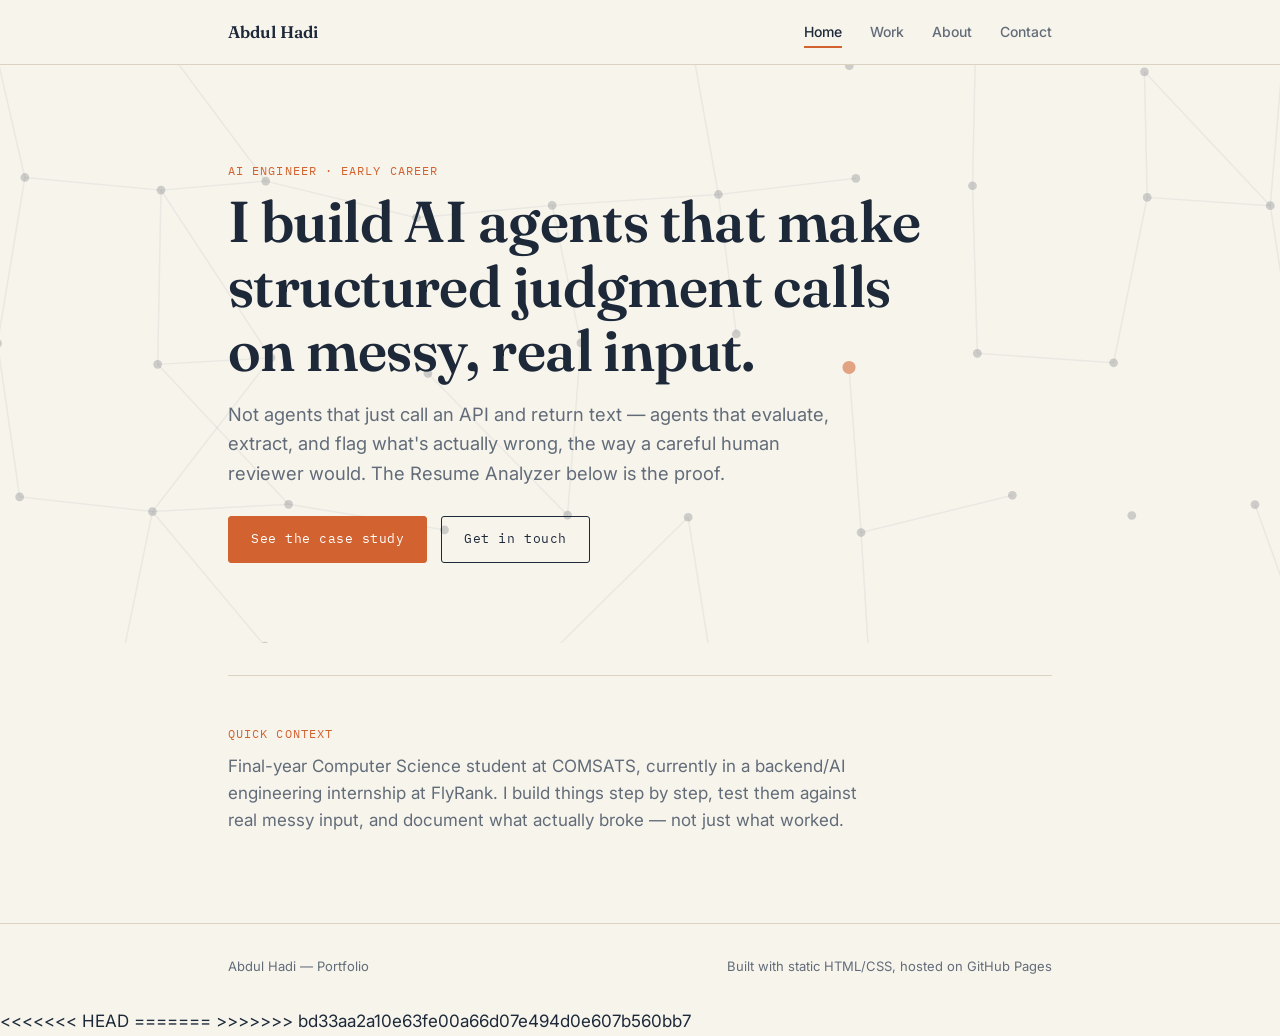
==== index.html @ 48ed65aa "Replace placeholder with real 4-page portfolio" ====
<!DOCTYPE html>
<html lang="en">

<head>
  <meta charset="UTF-8">
  <meta name="viewport" content="width=device-width, initial-scale=1.0">
  <title>Abdul Hadi — AI Engineer</title>
  <link rel="stylesheet" href="style.css">
</head>

<body>

  <nav class="site-nav">
    <div class="wrap">
      <a class="brand" href="index.html">Abdul Hadi</a>
      <ul class="navlinks">
        <li><a href="index.html" class="active">Home</a></li>
        <li><a href="work.html">Work</a></li>
        <li><a href="about.html">About</a></li>
        <li><a href="contact.html">Contact</a></li>
      </ul>
    </div>
  </nav>

  <header class="hero">
    <svg class="hero-net" viewBox="0 0 880 420" preserveAspectRatio="xMidYMid slice" xmlns="http://www.w3.org/2000/svg">
      <line x1="-6.3" y1="-12.6" x2="103.2" y2="-15.4" stroke="#1D2939" stroke-opacity="0.10" stroke-width="1" />
      <line x1="-6.3" y1="-12.6" x2="17.1" y2="88.7" stroke="#1D2939" stroke-opacity="0.10" stroke-width="1" />
      <line x1="103.2" y1="-15.4" x2="196.8" y2="-4.8" stroke="#1D2939" stroke-opacity="0.10" stroke-width="1" />
      <line x1="103.2" y1="-15.4" x2="182.7" y2="91.2" stroke="#1D2939" stroke-opacity="0.10" stroke-width="1" />
      <line x1="196.8" y1="-4.8" x2="277.4" y2="0.3" stroke="#1D2939" stroke-opacity="0.10" stroke-width="1" />
      <line x1="473.4" y1="-14.7" x2="493.9" y2="100.4" stroke="#1D2939" stroke-opacity="0.10" stroke-width="1" />
      <line x1="670.9" y1="-10.0" x2="668.6" y2="94.4" stroke="#1D2939" stroke-opacity="0.10" stroke-width="1" />
      <line x1="786.8" y1="16.1" x2="788.7" y2="102.4" stroke="#1D2939" stroke-opacity="0.10" stroke-width="1" />
      <line x1="786.8" y1="16.1" x2="873.3" y2="108.1" stroke="#1D2939" stroke-opacity="0.10" stroke-width="1" />
      <line x1="882.8" y1="-3.7" x2="873.3" y2="108.1" stroke="#1D2939" stroke-opacity="0.10" stroke-width="1" />
      <line x1="17.1" y1="88.7" x2="110.7" y2="97.4" stroke="#1D2939" stroke-opacity="0.10" stroke-width="1" />
      <line x1="17.1" y1="88.7" x2="-1.7" y2="202.8" stroke="#1D2939" stroke-opacity="0.10" stroke-width="1" />
      <line x1="110.7" y1="97.4" x2="182.7" y2="91.2" stroke="#1D2939" stroke-opacity="0.10" stroke-width="1" />
      <line x1="110.7" y1="97.4" x2="108.4" y2="217.2" stroke="#1D2939" stroke-opacity="0.10" stroke-width="1" />
      <line x1="110.7" y1="97.4" x2="186.3" y2="212.7" stroke="#1D2939" stroke-opacity="0.10" stroke-width="1" />
      <line x1="182.7" y1="91.2" x2="286.4" y2="116.4" stroke="#1D2939" stroke-opacity="0.10" stroke-width="1" />
      <line x1="286.4" y1="116.4" x2="379.6" y2="107.9" stroke="#1D2939" stroke-opacity="0.10" stroke-width="1" />
      <line x1="379.6" y1="107.9" x2="493.9" y2="100.4" stroke="#1D2939" stroke-opacity="0.10" stroke-width="1" />
      <line x1="379.6" y1="107.9" x2="399.4" y2="202.4" stroke="#1D2939" stroke-opacity="0.10" stroke-width="1" />
      <line x1="493.9" y1="100.4" x2="588.4" y2="89.3" stroke="#1D2939" stroke-opacity="0.10" stroke-width="1" />
      <line x1="493.9" y1="100.4" x2="506.2" y2="196.3" stroke="#1D2939" stroke-opacity="0.10" stroke-width="1" />
      <line x1="668.6" y1="94.4" x2="671.9" y2="209.6" stroke="#1D2939" stroke-opacity="0.10" stroke-width="1" />
      <line x1="788.7" y1="102.4" x2="873.3" y2="108.1" stroke="#1D2939" stroke-opacity="0.10" stroke-width="1" />
      <line x1="788.7" y1="102.4" x2="765.6" y2="216.1" stroke="#1D2939" stroke-opacity="0.10" stroke-width="1" />
      <line x1="873.3" y1="108.1" x2="889.5" y2="212.6" stroke="#1D2939" stroke-opacity="0.10" stroke-width="1" />
      <line x1="-1.7" y1="202.8" x2="13.5" y2="308.3" stroke="#1D2939" stroke-opacity="0.10" stroke-width="1" />
      <line x1="108.4" y1="217.2" x2="186.3" y2="212.7" stroke="#1D2939" stroke-opacity="0.10" stroke-width="1" />
      <line x1="108.4" y1="217.2" x2="198.4" y2="313.4" stroke="#1D2939" stroke-opacity="0.10" stroke-width="1" />
      <line x1="186.3" y1="212.7" x2="104.8" y2="318.4" stroke="#1D2939" stroke-opacity="0.10" stroke-width="1" />
      <line x1="294.2" y1="223.5" x2="390.2" y2="320.9" stroke="#1D2939" stroke-opacity="0.10" stroke-width="1" />
      <line x1="399.4" y1="202.4" x2="390.2" y2="320.9" stroke="#1D2939" stroke-opacity="0.10" stroke-width="1" />
      <line x1="583.7" y1="219.3" x2="592.0" y2="332.8" stroke="#1D2939" stroke-opacity="0.10" stroke-width="1" />
      <line x1="671.9" y1="209.6" x2="765.6" y2="216.1" stroke="#1D2939" stroke-opacity="0.10" stroke-width="1" />
      <line x1="13.5" y1="308.3" x2="104.8" y2="318.4" stroke="#1D2939" stroke-opacity="0.10" stroke-width="1" />
      <line x1="104.8" y1="318.4" x2="198.4" y2="313.4" stroke="#1D2939" stroke-opacity="0.10" stroke-width="1" />
      <line x1="104.8" y1="318.4" x2="81.9" y2="429.7" stroke="#1D2939" stroke-opacity="0.10" stroke-width="1" />
      <line x1="104.8" y1="318.4" x2="182.2" y2="410.9" stroke="#1D2939" stroke-opacity="0.10" stroke-width="1" />
      <line x1="198.4" y1="313.4" x2="305.6" y2="331.0" stroke="#1D2939" stroke-opacity="0.10" stroke-width="1" />
      <line x1="473.1" y1="322.3" x2="376.0" y2="418.2" stroke="#1D2939" stroke-opacity="0.10" stroke-width="1" />
      <line x1="473.1" y1="322.3" x2="490.7" y2="433.8" stroke="#1D2939" stroke-opacity="0.10" stroke-width="1" />
      <line x1="592.0" y1="332.8" x2="696.0" y2="307.2" stroke="#1D2939" stroke-opacity="0.10" stroke-width="1" />
      <line x1="592.0" y1="332.8" x2="598.2" y2="433.1" stroke="#1D2939" stroke-opacity="0.10" stroke-width="1" />
      <line x1="862.8" y1="313.6" x2="896.5" y2="407.4" stroke="#1D2939" stroke-opacity="0.10" stroke-width="1" />
      <line x1="490.7" y1="433.8" x2="598.2" y2="433.1" stroke="#1D2939" stroke-opacity="0.10" stroke-width="1" />
      <line x1="676.5" y1="417.0" x2="777.1" y2="433.8" stroke="#1D2939" stroke-opacity="0.10" stroke-width="1" />
      <circle cx="-6.3" cy="-12.6" r="3" fill="#1D2939" fill-opacity="0.35" />
      <circle cx="103.2" cy="-15.4" r="3" fill="#1D2939" fill-opacity="0.35" />
      <circle cx="196.8" cy="-4.8" r="3" fill="#1D2939" fill-opacity="0.35" />
      <circle cx="277.4" cy="0.3" r="3" fill="#1D2939" fill-opacity="0.35" />
      <circle cx="374.5" cy="-2.4" r="3" fill="#1D2939" fill-opacity="0.35" />
      <circle cx="473.4" cy="-14.7" r="3" fill="#1D2939" fill-opacity="0.35" />
      <circle cx="583.9" cy="11.8" r="3" fill="#1D2939" fill-opacity="0.35" />
      <circle cx="670.9" cy="-10.0" r="3" fill="#1D2939" fill-opacity="0.35" />
      <circle cx="786.8" cy="16.1" r="3" fill="#1D2939" fill-opacity="0.35" />
      <circle cx="882.8" cy="-3.7" r="3" fill="#1D2939" fill-opacity="0.35" />
      <circle cx="17.1" cy="88.7" r="3" fill="#1D2939" fill-opacity="0.35" />
      <circle cx="110.7" cy="97.4" r="3" fill="#1D2939" fill-opacity="0.35" />
      <circle cx="182.7" cy="91.2" r="3" fill="#1D2939" fill-opacity="0.35" />
      <circle cx="286.4" cy="116.4" r="3" fill="#1D2939" fill-opacity="0.35" />
      <circle cx="379.6" cy="107.9" r="3" fill="#1D2939" fill-opacity="0.35" />
      <circle cx="493.9" cy="100.4" r="3" fill="#1D2939" fill-opacity="0.35" />
      <circle cx="588.4" cy="89.3" r="3" fill="#1D2939" fill-opacity="0.35" />
      <circle cx="668.6" cy="94.4" r="3" fill="#1D2939" fill-opacity="0.35" />
      <circle cx="788.7" cy="102.4" r="3" fill="#1D2939" fill-opacity="0.35" />
      <circle cx="873.3" cy="108.1" r="3" fill="#1D2939" fill-opacity="0.35" />
      <circle cx="-1.7" cy="202.8" r="3" fill="#1D2939" fill-opacity="0.35" />
      <circle cx="108.4" cy="217.2" r="3" fill="#1D2939" fill-opacity="0.35" />
      <circle cx="186.3" cy="212.7" r="3" fill="#1D2939" fill-opacity="0.35" />
      <circle cx="294.2" cy="223.5" r="3" fill="#1D2939" fill-opacity="0.35" />
      <circle cx="399.4" cy="202.4" r="3" fill="#1D2939" fill-opacity="0.35" />
      <circle cx="506.2" cy="196.3" r="3" fill="#1D2939" fill-opacity="0.35" />
      <circle cx="671.9" cy="209.6" r="3" fill="#1D2939" fill-opacity="0.35" />
      <circle cx="765.6" cy="216.1" r="3" fill="#1D2939" fill-opacity="0.35" />
      <circle cx="889.5" cy="212.6" r="3" fill="#1D2939" fill-opacity="0.35" />
      <circle cx="13.5" cy="308.3" r="3" fill="#1D2939" fill-opacity="0.35" />
      <circle cx="104.8" cy="318.4" r="3" fill="#1D2939" fill-opacity="0.35" />
      <circle cx="198.4" cy="313.4" r="3" fill="#1D2939" fill-opacity="0.35" />
      <circle cx="305.6" cy="331.0" r="3" fill="#1D2939" fill-opacity="0.35" />
      <circle cx="390.2" cy="320.9" r="3" fill="#1D2939" fill-opacity="0.35" />
      <circle cx="473.1" cy="322.3" r="3" fill="#1D2939" fill-opacity="0.35" />
      <circle cx="592.0" cy="332.8" r="3" fill="#1D2939" fill-opacity="0.35" />
      <circle cx="696.0" cy="307.2" r="3" fill="#1D2939" fill-opacity="0.35" />
      <circle cx="778.1" cy="321.1" r="3" fill="#1D2939" fill-opacity="0.35" />
      <circle cx="862.8" cy="313.6" r="3" fill="#1D2939" fill-opacity="0.35" />
      <circle cx="-12.0" cy="406.2" r="3" fill="#1D2939" fill-opacity="0.35" />
      <circle cx="81.9" cy="429.7" r="3" fill="#1D2939" fill-opacity="0.35" />
      <circle cx="182.2" cy="410.9" r="3" fill="#1D2939" fill-opacity="0.35" />
      <circle cx="289.4" cy="433.4" r="3" fill="#1D2939" fill-opacity="0.35" />
      <circle cx="376.0" cy="418.2" r="3" fill="#1D2939" fill-opacity="0.35" />
      <circle cx="490.7" cy="433.8" r="3" fill="#1D2939" fill-opacity="0.35" />
      <circle cx="598.2" cy="433.1" r="3" fill="#1D2939" fill-opacity="0.35" />
      <circle cx="676.5" cy="417.0" r="3" fill="#1D2939" fill-opacity="0.35" />
      <circle cx="777.1" cy="433.8" r="3" fill="#1D2939" fill-opacity="0.35" />
      <circle cx="896.5" cy="407.4" r="3" fill="#1D2939" fill-opacity="0.35" />
      <circle cx="583.7" cy="219.3" r="4.5" fill="#D2622F" />
    </svg>
    <div class="wrap">
      <div class="claim">
        <p class="eyebrow">AI Engineer · Early Career</p>
        <h1>I build AI agents that make structured judgment calls on messy, real input.</h1>
        <p class="lead">Not agents that just call an API and return text — agents that evaluate, extract, and flag
          what's actually wrong, the way a careful human reviewer would. The Resume Analyzer below is the proof.</p>
        <div class="cta-row">
          <a href="work.html" class="btn primary">See the case study</a>
          <a href="contact.html" class="btn">Get in touch</a>
        </div>
      </div>
    </div>
  </header>

  <section class="tight">
    <div class="wrap">
      <hr class="rule" style="margin-top:0;">
      <p class="eyebrow">Quick context</p>
      <p class="muted" style="max-width:640px;">Final-year Computer Science student at COMSATS, currently in a
        backend/AI engineering internship at FlyRank. I build things step by step, test them against real messy input,
        and document what actually broke — not just what worked.</p>
    </div>
  </section>

  <footer>
    <div class="wrap">
      <span>Abdul Hadi — Portfolio</span>
      <span>Built with static HTML/CSS, hosted on GitHub Pages</span>
    </div>
  </footer>

</body>

<<<<<<< HEAD
</html>
=======
</html>
>>>>>>> bd33aa2a10e63fe00a66d07e494d0e607b560bb7
---- style.css ----
@import url('https://fonts.googleapis.com/css2?family=Fraunces:opsz,wght@9..144,400;9..144,500;9..144,600&family=Inter:wght@400;500;600&family=IBM+Plex+Mono:wght@500&display=swap');

:root {
  --bg: #F7F4EC;
  --ink: #1D2939;
  --muted: #626C79;
  --line: #DAD3C2;
  --accent: #D2622F;
  --panel: #FFFFFF;
  --max: 880px;
}

* { box-sizing: border-box; }

html { scroll-behavior: smooth; }

body {
  margin: 0;
  background: var(--bg);
  color: var(--ink);
  font-family: 'Inter', sans-serif;
  font-size: 17px;
  line-height: 1.6;
  -webkit-font-smoothing: antialiased;
}

a { color: inherit; }

.wrap {
  max-width: var(--max);
  margin: 0 auto;
  padding: 0 28px;
}

.eyebrow {
  font-family: 'IBM Plex Mono', monospace;
  font-size: 12px;
  letter-spacing: 0.09em;
  text-transform: uppercase;
  color: var(--accent);
  margin: 0 0 10px;
}

h1, h2, h3 {
  font-family: 'Fraunces', serif;
  font-weight: 600;
  line-height: 1.12;
  margin: 0 0 16px;
}

h1 { font-size: clamp(2.3rem, 5vw, 3.6rem); letter-spacing: -0.01em; }
h2 { font-size: clamp(1.5rem, 3vw, 2rem); }
h3 { font-size: 1.15rem; font-weight: 500; }

p { margin: 0 0 16px; color: var(--ink); }
.muted { color: var(--muted); }

hr.rule {
  border: none;
  border-top: 1px solid var(--line);
  margin: 48px 0;
}

/* Nav */
nav.site-nav {
  border-bottom: 1px solid var(--line);
  background: var(--bg);
  position: sticky;
  top: 0;
  z-index: 50;
}
nav.site-nav .wrap {
  display: flex;
  align-items: center;
  justify-content: space-between;
  height: 64px;
}
.brand {
  font-family: 'Fraunces', serif;
  font-weight: 600;
  font-size: 1.05rem;
  text-decoration: none;
}
.navlinks { display: flex; gap: 28px; list-style: none; margin: 0; padding: 0; align-items: center; }
.navlinks li { display: inline-block; }
.navlinks a {
  text-decoration: none;
  font-size: 14px;
  color: var(--muted);
  font-weight: 500;
  padding: 6px 0;
  border-bottom: 2px solid transparent;
  transition: color .15s, border-color .15s;
}
.navlinks a:hover, .navlinks a.active {
  color: var(--ink);
  border-color: var(--accent);
}

/* Hero */
.hero {
  position: relative;
  padding: 96px 0 80px;
  overflow: hidden;
}
.hero-net {
  position: absolute;
  inset: 0;
  width: 100%;
  height: 100%;
  opacity: 0.55;
  z-index: 0;
}
.hero .wrap { position: relative; z-index: 1; }
.hero .claim {
  max-width: 720px;
}
.hero .claim p.lead {
  font-size: 1.15rem;
  color: var(--muted);
  max-width: 620px;
}

.btn {
  display: inline-block;
  font-family: 'IBM Plex Mono', monospace;
  font-size: 13px;
  letter-spacing: 0.04em;
  text-decoration: none;
  padding: 12px 22px;
  border: 1px solid var(--ink);
  border-radius: 3px;
  color: var(--ink);
  transition: background .15s, color .15s;
}
.btn:hover { background: var(--ink); color: var(--bg); }
.btn.primary {
  background: var(--accent);
  border-color: var(--accent);
  color: white;
}
.btn.primary:hover { background: #b74f22; border-color: #b74f22; }

.cta-row { display: flex; gap: 14px; margin-top: 28px; flex-wrap: wrap; }

/* Sections */
section { padding: 64px 0; }
section.tight { padding: 32px 0; }

/* Case study card */
.case {
  border-top: 1px solid var(--line);
  padding: 48px 0;
}
.case:first-of-type { border-top: none; }
.case .tag {
  display: inline-block;
  font-family: 'IBM Plex Mono', monospace;
  font-size: 11px;
  letter-spacing: 0.06em;
  text-transform: uppercase;
  color: var(--accent);
  border: 1px solid var(--accent);
  border-radius: 3px;
  padding: 3px 8px;
  margin-bottom: 14px;
}

.shot-row {
  display: flex;
  gap: 14px;
  margin: 24px 0 8px;
  flex-wrap: wrap;
}
.shot-row figure { margin: 0; flex: 1 1 0; min-width: 200px; }
.shot-row img {
  width: 100%;
  display: block;
  border: 1px solid var(--line);
  border-radius: 6px;
  background: white;
}
.shot-row figcaption {
  font-family: 'IBM Plex Mono', monospace;
  font-size: 11px;
  color: var(--muted);
  margin-top: 6px;
  text-align: center;
}

.callout {
  background: var(--panel);
  border: 1px solid var(--line);
  border-left: 3px solid var(--accent);
  border-radius: 4px;
  padding: 20px 22px;
  margin: 20px 0;
}
.callout.note {
  border-left-color: var(--muted);
}
.callout h4 {
  font-family: 'IBM Plex Mono', monospace;
  font-size: 12px;
  text-transform: uppercase;
  letter-spacing: .06em;
  margin: 0 0 10px;
  color: var(--ink);
}

/* About */
.about-grid {
  display: flex;
  gap: 40px;
  align-items: flex-start;
  flex-wrap: wrap;
}
.about-grid .photo-col { flex: 0 0 220px; width: 220px; }
.about-grid .text-col { flex: 1 1 380px; min-width: 280px; }
.about-grid img {
  width: 220px;
  height: 260px;
  object-fit: cover;
  border-radius: 6px;
  border: 1px solid var(--line);
  display: block;
}
@media (max-width: 640px) {
  .shot-row { flex-direction: column; }
}

/* Contact */
.contact-block {
  display: flex;
  align-items: center;
  gap: 18px;
  margin: 28px 0;
}
.contact-icon {
  flex: none;
  width: 44px; height: 44px;
}
.contact-links { list-style: none; margin: 0; padding: 0; }
.contact-links li { margin-bottom: 10px; }
.contact-links a { text-decoration: none; border-bottom: 1px solid var(--line); }
.contact-links a:hover { border-color: var(--accent); }

footer {
  border-top: 1px solid var(--line);
  padding: 32px 0;
  margin-top: 40px;
}
footer .wrap {
  display: flex;
  justify-content: space-between;
  font-size: 13px;
  color: var(--muted);
}

.pill {
  display: inline-block;
  font-family: 'IBM Plex Mono', monospace;
  font-size: 11px;
  color: var(--muted);
  border: 1px solid var(--line);
  border-radius: 20px;
  padding: 3px 10px;
  margin: 0 6px 6px 0;
}
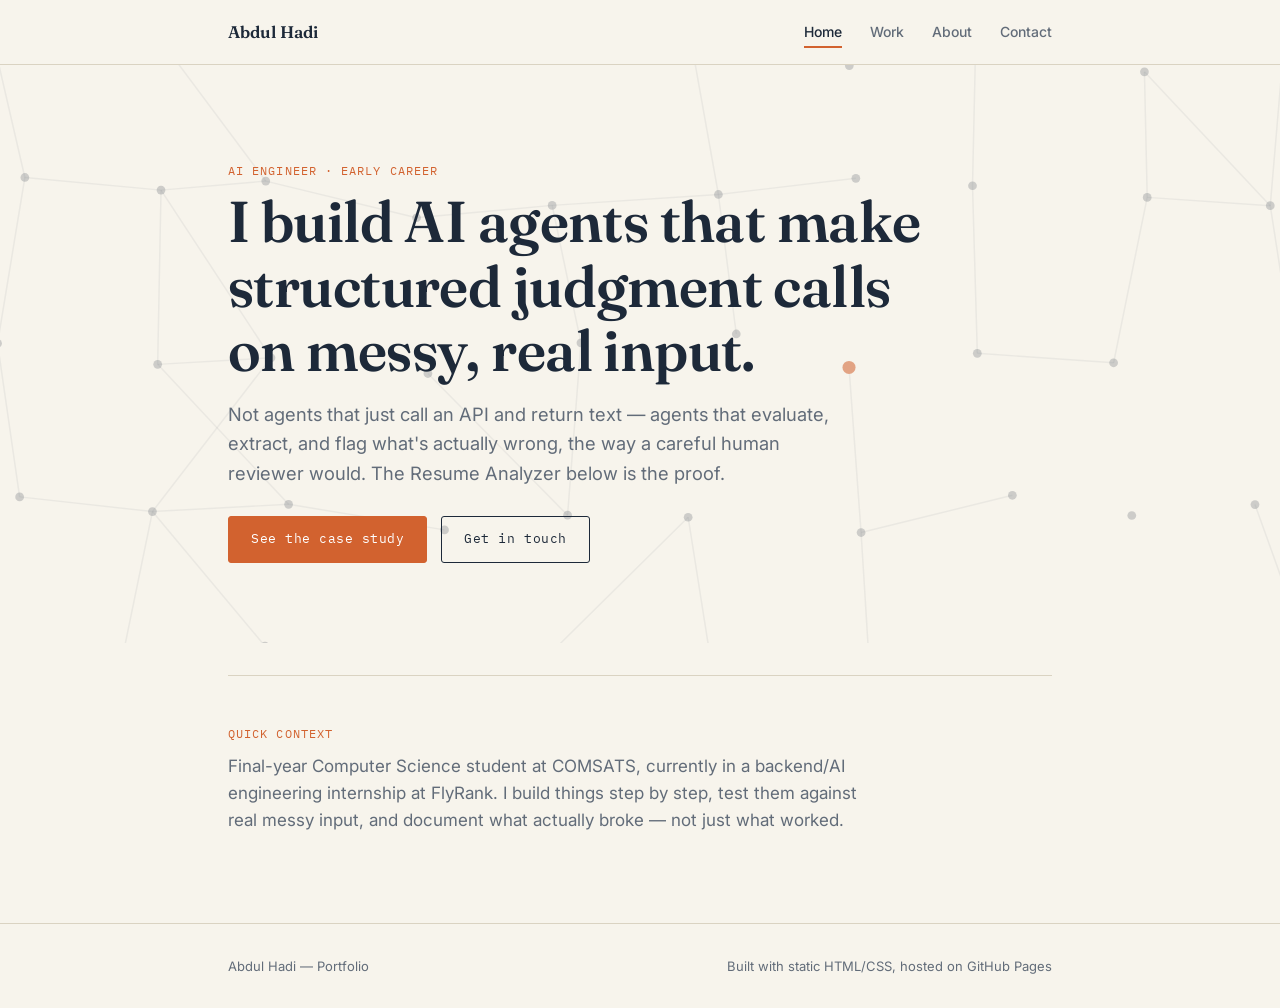
==== commit 59e8282f: "Fix merge conflict markers on homepage, swap in sharper Resume Analyzer screenshots" ====
--- a/index.html
+++ b/index.html
@@ -151,10 +151,4 @@
     </div>
   </footer>
 
-</body>
-
-<<<<<<< HEAD
-</html>
-=======
-</html>
->>>>>>> bd33aa2a10e63fe00a66d07e494d0e607b560bb7
+</body>
--- a/style.css
+++ b/style.css
@@ -267,3 +267,42 @@
   padding: 3px 10px;
   margin: 0 6px 6px 0;
 }
+
+
+.contact-form {
+  display: flex;
+  flex-direction: column;
+  gap: 6px;
+  max-width: 480px;
+  margin-top: 20px;
+}
+.contact-form label {
+  font-family: 'IBM Plex Mono', monospace;
+  font-size: 12px;
+  text-transform: uppercase;
+  letter-spacing: 0.04em;
+  color: var(--muted);
+  margin-top: 12px;
+}
+.contact-form input,
+.contact-form textarea {
+  font-family: 'Inter', sans-serif;
+  font-size: 15px;
+  padding: 10px 12px;
+  border: 1px solid var(--line);
+  border-radius: 4px;
+  background: #FFFFFF;
+  color: var(--ink);
+}
+.contact-form input:focus,
+.contact-form textarea:focus {
+  outline: none;
+  border-color: var(--accent);
+}
+.contact-form button {
+  margin-top: 16px;
+  align-self: flex-start;
+  cursor: pointer;
+  background: var(--accent);
+  border: none;
+}
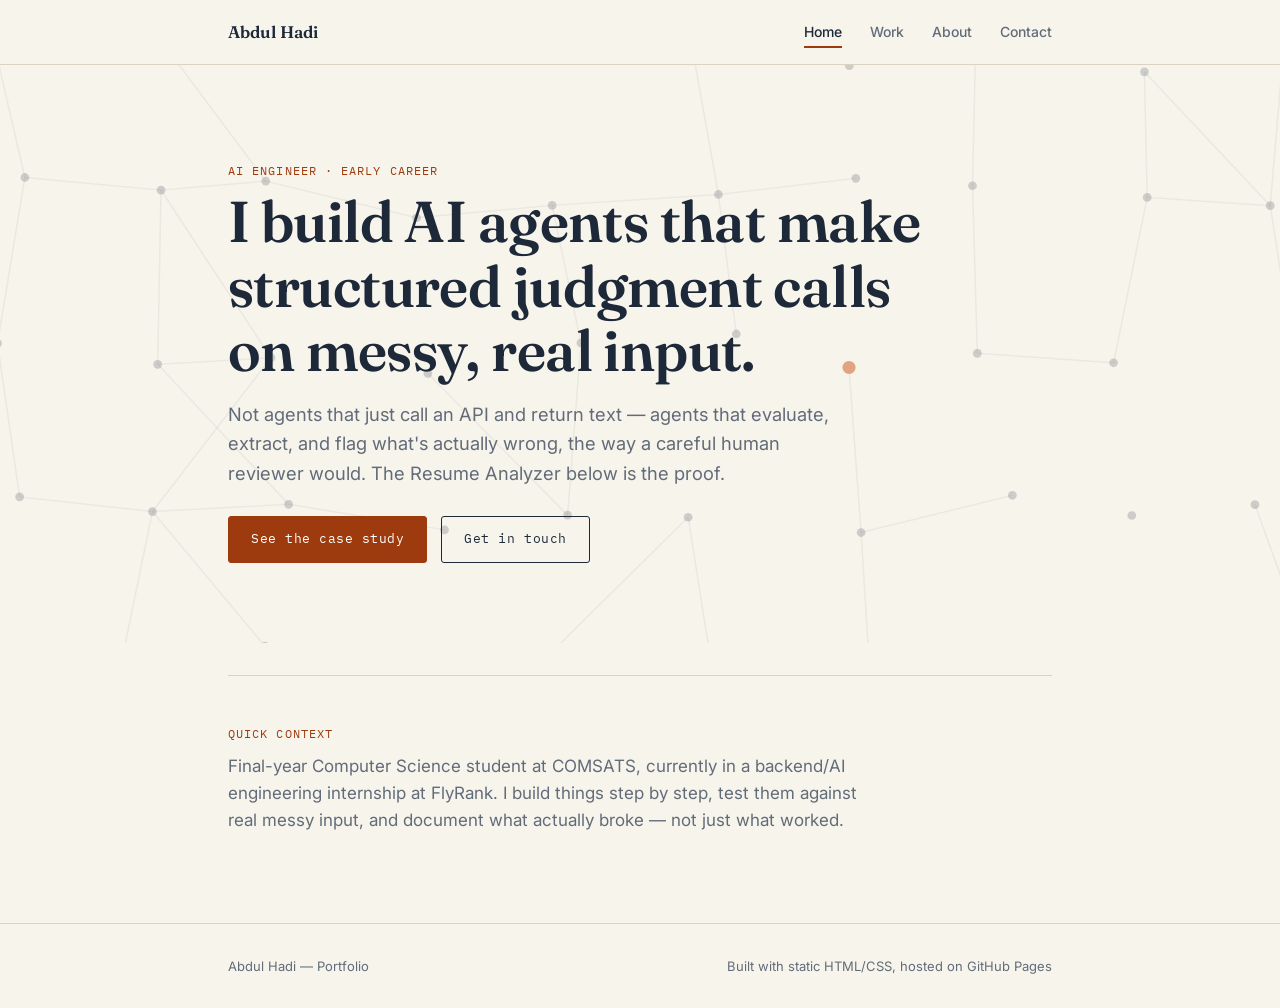
==== commit 95984934: "fix: darken accent color to #9E3B0E for WCAG contrast compliance" ====
--- a/index.html
+++ b/index.html
@@ -5,6 +5,17 @@
   <meta charset="UTF-8">
   <meta name="viewport" content="width=device-width, initial-scale=1.0">
   <title>Abdul Hadi — AI Engineer</title>
+  <meta name="description"
+    content="Abdul Hadi — Backend & AI Engineering intern building agents that make structured judgment calls on real, messy input. See the Resume Analyzer case study.">
+  <meta property="og:title" content="Abdul Hadi — AI Engineer">
+  <meta property="og:description"
+    content="I build AI agents that make structured judgment calls on messy, real input — not just call an API and return text.">
+  <meta property="og:type" content="website">
+  <meta property="og:url" content="https://abdulhadi-81.github.io/">
+  <link rel="preconnect" href="https://fonts.googleapis.com">
+  <link rel="preconnect" href="https://fonts.gstatic.com" crossorigin>
+  <link rel="stylesheet"
+    href="https://fonts.googleapis.com/css2?family=Fraunces:opsz,wght@9..144,500;9..144,600&family=Inter:wght@400;500;600&family=IBM+Plex+Mono:wght@500&display=swap">
   <link rel="stylesheet" href="style.css">
 </head>
 
--- a/style.css
+++ b/style.css
@@ -1,11 +1,10 @@
-@import url('https://fonts.googleapis.com/css2?family=Fraunces:opsz,wght@9..144,400;9..144,500;9..144,600&family=Inter:wght@400;500;600&family=IBM+Plex+Mono:wght@500&display=swap');
 
 :root {
   --bg: #F7F4EC;
   --ink: #1D2939;
   --muted: #626C79;
   --line: #DAD3C2;
-  --accent: #D2622F;
+  --accent: #9E3B0E;
   --panel: #FFFFFF;
   --max: 880px;
 }
@@ -139,7 +138,7 @@
   border-color: var(--accent);
   color: white;
 }
-.btn.primary:hover { background: #b74f22; border-color: #b74f22; }
+.btn.primary:hover { background: #84300A; border-color: #84300A; }
 
 .cta-row { display: flex; gap: 14px; margin-top: 28px; flex-wrap: wrap; }
 
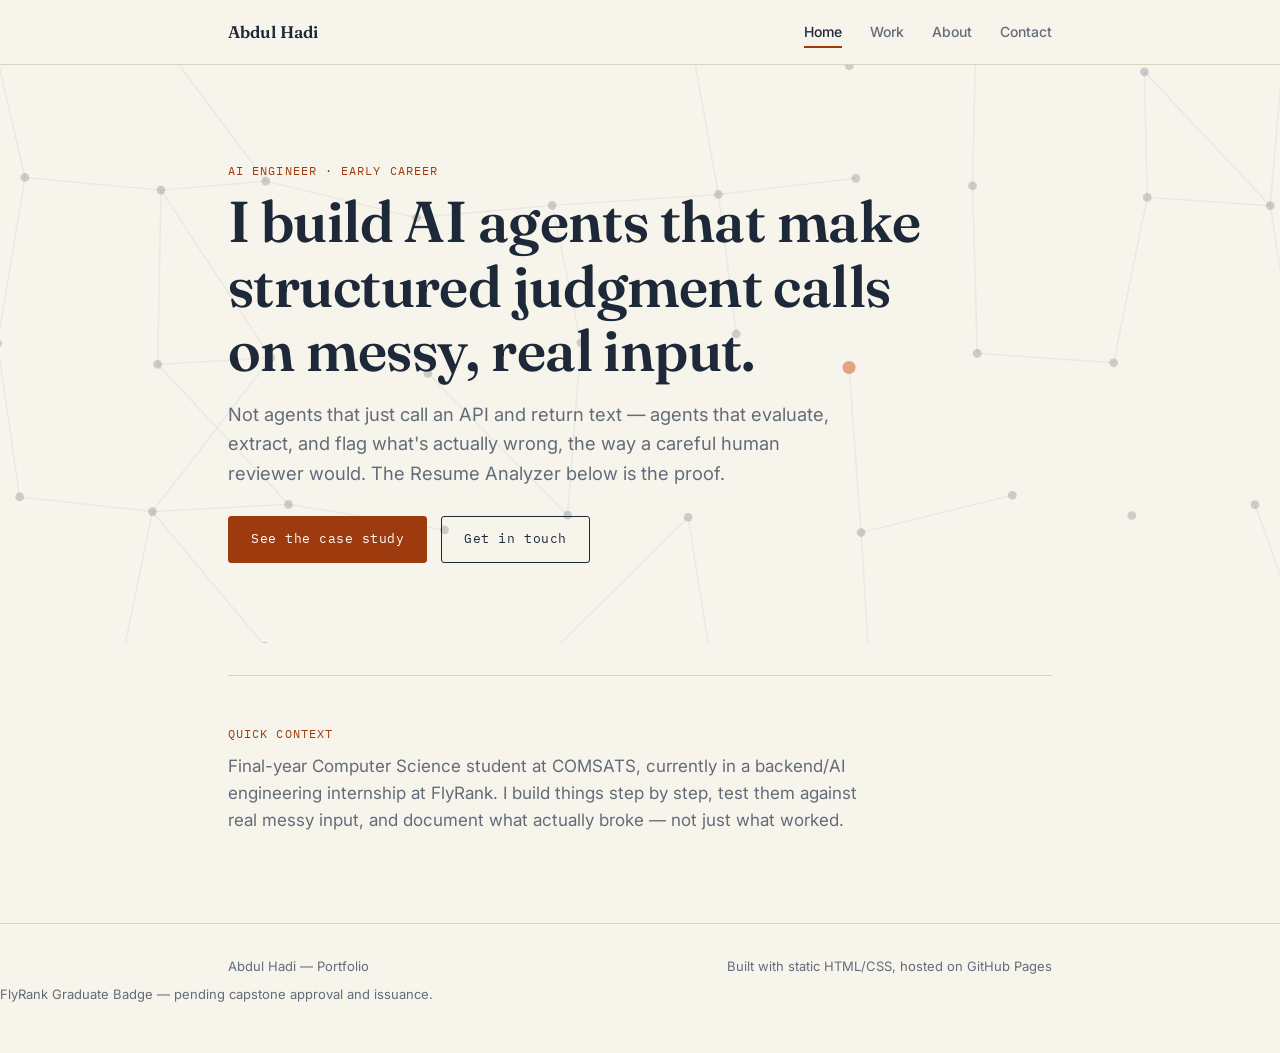
==== commit 08b36eb0: "added a pending (waiting for capstone to be reviewed) badge info inside the footer" ====
--- a/index.html
+++ b/index.html
@@ -3,6 +3,14 @@
 
 <head>
   <meta charset="UTF-8">
+  <!-- Google tag (gtag.js) -->
+  <script async src="https://www.googletagmanager.com/gtag/js?id=G-F2NT7NGS4K"></script>
+  <script>
+    window.dataLayer = window.dataLayer || [];
+    function gtag() { dataLayer.push(arguments); }
+    gtag('js', new Date());
+    gtag('config', 'G-F2NT7NGS4K');
+  </script>
   <meta name="viewport" content="width=device-width, initial-scale=1.0">
   <title>Abdul Hadi — AI Engineer</title>
   <meta name="description"
@@ -11,7 +19,10 @@
   <meta property="og:description"
     content="I build AI agents that make structured judgment calls on messy, real input — not just call an API and return text.">
   <meta property="og:type" content="website">
-  <meta property="og:url" content="https://abdulhadi-81.github.io/">
+  <meta property="og:url" content="https://haditci.site/">
+  <link rel="icon" type="image/x-icon" href="/favicon.ico">
+  <link rel="icon" type="image/png" sizes="32x32" href="/favicon-32.png">
+  <link rel="apple-touch-icon" href="/apple-touch-icon.png">
   <link rel="preconnect" href="https://fonts.googleapis.com">
   <link rel="preconnect" href="https://fonts.gstatic.com" crossorigin>
   <link rel="stylesheet"
@@ -33,133 +44,141 @@
     </div>
   </nav>
 
-  <header class="hero">
-    <svg class="hero-net" viewBox="0 0 880 420" preserveAspectRatio="xMidYMid slice" xmlns="http://www.w3.org/2000/svg">
-      <line x1="-6.3" y1="-12.6" x2="103.2" y2="-15.4" stroke="#1D2939" stroke-opacity="0.10" stroke-width="1" />
-      <line x1="-6.3" y1="-12.6" x2="17.1" y2="88.7" stroke="#1D2939" stroke-opacity="0.10" stroke-width="1" />
-      <line x1="103.2" y1="-15.4" x2="196.8" y2="-4.8" stroke="#1D2939" stroke-opacity="0.10" stroke-width="1" />
-      <line x1="103.2" y1="-15.4" x2="182.7" y2="91.2" stroke="#1D2939" stroke-opacity="0.10" stroke-width="1" />
-      <line x1="196.8" y1="-4.8" x2="277.4" y2="0.3" stroke="#1D2939" stroke-opacity="0.10" stroke-width="1" />
-      <line x1="473.4" y1="-14.7" x2="493.9" y2="100.4" stroke="#1D2939" stroke-opacity="0.10" stroke-width="1" />
-      <line x1="670.9" y1="-10.0" x2="668.6" y2="94.4" stroke="#1D2939" stroke-opacity="0.10" stroke-width="1" />
-      <line x1="786.8" y1="16.1" x2="788.7" y2="102.4" stroke="#1D2939" stroke-opacity="0.10" stroke-width="1" />
-      <line x1="786.8" y1="16.1" x2="873.3" y2="108.1" stroke="#1D2939" stroke-opacity="0.10" stroke-width="1" />
-      <line x1="882.8" y1="-3.7" x2="873.3" y2="108.1" stroke="#1D2939" stroke-opacity="0.10" stroke-width="1" />
-      <line x1="17.1" y1="88.7" x2="110.7" y2="97.4" stroke="#1D2939" stroke-opacity="0.10" stroke-width="1" />
-      <line x1="17.1" y1="88.7" x2="-1.7" y2="202.8" stroke="#1D2939" stroke-opacity="0.10" stroke-width="1" />
-      <line x1="110.7" y1="97.4" x2="182.7" y2="91.2" stroke="#1D2939" stroke-opacity="0.10" stroke-width="1" />
-      <line x1="110.7" y1="97.4" x2="108.4" y2="217.2" stroke="#1D2939" stroke-opacity="0.10" stroke-width="1" />
-      <line x1="110.7" y1="97.4" x2="186.3" y2="212.7" stroke="#1D2939" stroke-opacity="0.10" stroke-width="1" />
-      <line x1="182.7" y1="91.2" x2="286.4" y2="116.4" stroke="#1D2939" stroke-opacity="0.10" stroke-width="1" />
-      <line x1="286.4" y1="116.4" x2="379.6" y2="107.9" stroke="#1D2939" stroke-opacity="0.10" stroke-width="1" />
-      <line x1="379.6" y1="107.9" x2="493.9" y2="100.4" stroke="#1D2939" stroke-opacity="0.10" stroke-width="1" />
-      <line x1="379.6" y1="107.9" x2="399.4" y2="202.4" stroke="#1D2939" stroke-opacity="0.10" stroke-width="1" />
-      <line x1="493.9" y1="100.4" x2="588.4" y2="89.3" stroke="#1D2939" stroke-opacity="0.10" stroke-width="1" />
-      <line x1="493.9" y1="100.4" x2="506.2" y2="196.3" stroke="#1D2939" stroke-opacity="0.10" stroke-width="1" />
-      <line x1="668.6" y1="94.4" x2="671.9" y2="209.6" stroke="#1D2939" stroke-opacity="0.10" stroke-width="1" />
-      <line x1="788.7" y1="102.4" x2="873.3" y2="108.1" stroke="#1D2939" stroke-opacity="0.10" stroke-width="1" />
-      <line x1="788.7" y1="102.4" x2="765.6" y2="216.1" stroke="#1D2939" stroke-opacity="0.10" stroke-width="1" />
-      <line x1="873.3" y1="108.1" x2="889.5" y2="212.6" stroke="#1D2939" stroke-opacity="0.10" stroke-width="1" />
-      <line x1="-1.7" y1="202.8" x2="13.5" y2="308.3" stroke="#1D2939" stroke-opacity="0.10" stroke-width="1" />
-      <line x1="108.4" y1="217.2" x2="186.3" y2="212.7" stroke="#1D2939" stroke-opacity="0.10" stroke-width="1" />
-      <line x1="108.4" y1="217.2" x2="198.4" y2="313.4" stroke="#1D2939" stroke-opacity="0.10" stroke-width="1" />
-      <line x1="186.3" y1="212.7" x2="104.8" y2="318.4" stroke="#1D2939" stroke-opacity="0.10" stroke-width="1" />
-      <line x1="294.2" y1="223.5" x2="390.2" y2="320.9" stroke="#1D2939" stroke-opacity="0.10" stroke-width="1" />
-      <line x1="399.4" y1="202.4" x2="390.2" y2="320.9" stroke="#1D2939" stroke-opacity="0.10" stroke-width="1" />
-      <line x1="583.7" y1="219.3" x2="592.0" y2="332.8" stroke="#1D2939" stroke-opacity="0.10" stroke-width="1" />
-      <line x1="671.9" y1="209.6" x2="765.6" y2="216.1" stroke="#1D2939" stroke-opacity="0.10" stroke-width="1" />
-      <line x1="13.5" y1="308.3" x2="104.8" y2="318.4" stroke="#1D2939" stroke-opacity="0.10" stroke-width="1" />
-      <line x1="104.8" y1="318.4" x2="198.4" y2="313.4" stroke="#1D2939" stroke-opacity="0.10" stroke-width="1" />
-      <line x1="104.8" y1="318.4" x2="81.9" y2="429.7" stroke="#1D2939" stroke-opacity="0.10" stroke-width="1" />
-      <line x1="104.8" y1="318.4" x2="182.2" y2="410.9" stroke="#1D2939" stroke-opacity="0.10" stroke-width="1" />
-      <line x1="198.4" y1="313.4" x2="305.6" y2="331.0" stroke="#1D2939" stroke-opacity="0.10" stroke-width="1" />
-      <line x1="473.1" y1="322.3" x2="376.0" y2="418.2" stroke="#1D2939" stroke-opacity="0.10" stroke-width="1" />
-      <line x1="473.1" y1="322.3" x2="490.7" y2="433.8" stroke="#1D2939" stroke-opacity="0.10" stroke-width="1" />
-      <line x1="592.0" y1="332.8" x2="696.0" y2="307.2" stroke="#1D2939" stroke-opacity="0.10" stroke-width="1" />
-      <line x1="592.0" y1="332.8" x2="598.2" y2="433.1" stroke="#1D2939" stroke-opacity="0.10" stroke-width="1" />
-      <line x1="862.8" y1="313.6" x2="896.5" y2="407.4" stroke="#1D2939" stroke-opacity="0.10" stroke-width="1" />
-      <line x1="490.7" y1="433.8" x2="598.2" y2="433.1" stroke="#1D2939" stroke-opacity="0.10" stroke-width="1" />
-      <line x1="676.5" y1="417.0" x2="777.1" y2="433.8" stroke="#1D2939" stroke-opacity="0.10" stroke-width="1" />
-      <circle cx="-6.3" cy="-12.6" r="3" fill="#1D2939" fill-opacity="0.35" />
-      <circle cx="103.2" cy="-15.4" r="3" fill="#1D2939" fill-opacity="0.35" />
-      <circle cx="196.8" cy="-4.8" r="3" fill="#1D2939" fill-opacity="0.35" />
-      <circle cx="277.4" cy="0.3" r="3" fill="#1D2939" fill-opacity="0.35" />
-      <circle cx="374.5" cy="-2.4" r="3" fill="#1D2939" fill-opacity="0.35" />
-      <circle cx="473.4" cy="-14.7" r="3" fill="#1D2939" fill-opacity="0.35" />
-      <circle cx="583.9" cy="11.8" r="3" fill="#1D2939" fill-opacity="0.35" />
-      <circle cx="670.9" cy="-10.0" r="3" fill="#1D2939" fill-opacity="0.35" />
-      <circle cx="786.8" cy="16.1" r="3" fill="#1D2939" fill-opacity="0.35" />
-      <circle cx="882.8" cy="-3.7" r="3" fill="#1D2939" fill-opacity="0.35" />
-      <circle cx="17.1" cy="88.7" r="3" fill="#1D2939" fill-opacity="0.35" />
-      <circle cx="110.7" cy="97.4" r="3" fill="#1D2939" fill-opacity="0.35" />
-      <circle cx="182.7" cy="91.2" r="3" fill="#1D2939" fill-opacity="0.35" />
-      <circle cx="286.4" cy="116.4" r="3" fill="#1D2939" fill-opacity="0.35" />
-      <circle cx="379.6" cy="107.9" r="3" fill="#1D2939" fill-opacity="0.35" />
-      <circle cx="493.9" cy="100.4" r="3" fill="#1D2939" fill-opacity="0.35" />
-      <circle cx="588.4" cy="89.3" r="3" fill="#1D2939" fill-opacity="0.35" />
-      <circle cx="668.6" cy="94.4" r="3" fill="#1D2939" fill-opacity="0.35" />
-      <circle cx="788.7" cy="102.4" r="3" fill="#1D2939" fill-opacity="0.35" />
-      <circle cx="873.3" cy="108.1" r="3" fill="#1D2939" fill-opacity="0.35" />
-      <circle cx="-1.7" cy="202.8" r="3" fill="#1D2939" fill-opacity="0.35" />
-      <circle cx="108.4" cy="217.2" r="3" fill="#1D2939" fill-opacity="0.35" />
-      <circle cx="186.3" cy="212.7" r="3" fill="#1D2939" fill-opacity="0.35" />
-      <circle cx="294.2" cy="223.5" r="3" fill="#1D2939" fill-opacity="0.35" />
-      <circle cx="399.4" cy="202.4" r="3" fill="#1D2939" fill-opacity="0.35" />
-      <circle cx="506.2" cy="196.3" r="3" fill="#1D2939" fill-opacity="0.35" />
-      <circle cx="671.9" cy="209.6" r="3" fill="#1D2939" fill-opacity="0.35" />
-      <circle cx="765.6" cy="216.1" r="3" fill="#1D2939" fill-opacity="0.35" />
-      <circle cx="889.5" cy="212.6" r="3" fill="#1D2939" fill-opacity="0.35" />
-      <circle cx="13.5" cy="308.3" r="3" fill="#1D2939" fill-opacity="0.35" />
-      <circle cx="104.8" cy="318.4" r="3" fill="#1D2939" fill-opacity="0.35" />
-      <circle cx="198.4" cy="313.4" r="3" fill="#1D2939" fill-opacity="0.35" />
-      <circle cx="305.6" cy="331.0" r="3" fill="#1D2939" fill-opacity="0.35" />
-      <circle cx="390.2" cy="320.9" r="3" fill="#1D2939" fill-opacity="0.35" />
-      <circle cx="473.1" cy="322.3" r="3" fill="#1D2939" fill-opacity="0.35" />
-      <circle cx="592.0" cy="332.8" r="3" fill="#1D2939" fill-opacity="0.35" />
-      <circle cx="696.0" cy="307.2" r="3" fill="#1D2939" fill-opacity="0.35" />
-      <circle cx="778.1" cy="321.1" r="3" fill="#1D2939" fill-opacity="0.35" />
-      <circle cx="862.8" cy="313.6" r="3" fill="#1D2939" fill-opacity="0.35" />
-      <circle cx="-12.0" cy="406.2" r="3" fill="#1D2939" fill-opacity="0.35" />
-      <circle cx="81.9" cy="429.7" r="3" fill="#1D2939" fill-opacity="0.35" />
-      <circle cx="182.2" cy="410.9" r="3" fill="#1D2939" fill-opacity="0.35" />
-      <circle cx="289.4" cy="433.4" r="3" fill="#1D2939" fill-opacity="0.35" />
-      <circle cx="376.0" cy="418.2" r="3" fill="#1D2939" fill-opacity="0.35" />
-      <circle cx="490.7" cy="433.8" r="3" fill="#1D2939" fill-opacity="0.35" />
-      <circle cx="598.2" cy="433.1" r="3" fill="#1D2939" fill-opacity="0.35" />
-      <circle cx="676.5" cy="417.0" r="3" fill="#1D2939" fill-opacity="0.35" />
-      <circle cx="777.1" cy="433.8" r="3" fill="#1D2939" fill-opacity="0.35" />
-      <circle cx="896.5" cy="407.4" r="3" fill="#1D2939" fill-opacity="0.35" />
-      <circle cx="583.7" cy="219.3" r="4.5" fill="#D2622F" />
-    </svg>
-    <div class="wrap">
-      <div class="claim">
-        <p class="eyebrow">AI Engineer · Early Career</p>
-        <h1>I build AI agents that make structured judgment calls on messy, real input.</h1>
-        <p class="lead">Not agents that just call an API and return text — agents that evaluate, extract, and flag
-          what's actually wrong, the way a careful human reviewer would. The Resume Analyzer below is the proof.</p>
-        <div class="cta-row">
-          <a href="work.html" class="btn primary">See the case study</a>
-          <a href="contact.html" class="btn">Get in touch</a>
+  <main>
+    <header class="hero">
+      <svg class="hero-net" viewBox="0 0 880 420" preserveAspectRatio="xMidYMid slice"
+        xmlns="http://www.w3.org/2000/svg">
+        <line x1="-6.3" y1="-12.6" x2="103.2" y2="-15.4" stroke="#1D2939" stroke-opacity="0.10" stroke-width="1" />
+        <line x1="-6.3" y1="-12.6" x2="17.1" y2="88.7" stroke="#1D2939" stroke-opacity="0.10" stroke-width="1" />
+        <line x1="103.2" y1="-15.4" x2="196.8" y2="-4.8" stroke="#1D2939" stroke-opacity="0.10" stroke-width="1" />
+        <line x1="103.2" y1="-15.4" x2="182.7" y2="91.2" stroke="#1D2939" stroke-opacity="0.10" stroke-width="1" />
+        <line x1="196.8" y1="-4.8" x2="277.4" y2="0.3" stroke="#1D2939" stroke-opacity="0.10" stroke-width="1" />
+        <line x1="473.4" y1="-14.7" x2="493.9" y2="100.4" stroke="#1D2939" stroke-opacity="0.10" stroke-width="1" />
+        <line x1="670.9" y1="-10.0" x2="668.6" y2="94.4" stroke="#1D2939" stroke-opacity="0.10" stroke-width="1" />
+        <line x1="786.8" y1="16.1" x2="788.7" y2="102.4" stroke="#1D2939" stroke-opacity="0.10" stroke-width="1" />
+        <line x1="786.8" y1="16.1" x2="873.3" y2="108.1" stroke="#1D2939" stroke-opacity="0.10" stroke-width="1" />
+        <line x1="882.8" y1="-3.7" x2="873.3" y2="108.1" stroke="#1D2939" stroke-opacity="0.10" stroke-width="1" />
+        <line x1="17.1" y1="88.7" x2="110.7" y2="97.4" stroke="#1D2939" stroke-opacity="0.10" stroke-width="1" />
+        <line x1="17.1" y1="88.7" x2="-1.7" y2="202.8" stroke="#1D2939" stroke-opacity="0.10" stroke-width="1" />
+        <line x1="110.7" y1="97.4" x2="182.7" y2="91.2" stroke="#1D2939" stroke-opacity="0.10" stroke-width="1" />
+        <line x1="110.7" y1="97.4" x2="108.4" y2="217.2" stroke="#1D2939" stroke-opacity="0.10" stroke-width="1" />
+        <line x1="110.7" y1="97.4" x2="186.3" y2="212.7" stroke="#1D2939" stroke-opacity="0.10" stroke-width="1" />
+        <line x1="182.7" y1="91.2" x2="286.4" y2="116.4" stroke="#1D2939" stroke-opacity="0.10" stroke-width="1" />
+        <line x1="286.4" y1="116.4" x2="379.6" y2="107.9" stroke="#1D2939" stroke-opacity="0.10" stroke-width="1" />
+        <line x1="379.6" y1="107.9" x2="493.9" y2="100.4" stroke="#1D2939" stroke-opacity="0.10" stroke-width="1" />
+        <line x1="379.6" y1="107.9" x2="399.4" y2="202.4" stroke="#1D2939" stroke-opacity="0.10" stroke-width="1" />
+        <line x1="493.9" y1="100.4" x2="588.4" y2="89.3" stroke="#1D2939" stroke-opacity="0.10" stroke-width="1" />
+        <line x1="493.9" y1="100.4" x2="506.2" y2="196.3" stroke="#1D2939" stroke-opacity="0.10" stroke-width="1" />
+        <line x1="668.6" y1="94.4" x2="671.9" y2="209.6" stroke="#1D2939" stroke-opacity="0.10" stroke-width="1" />
+        <line x1="788.7" y1="102.4" x2="873.3" y2="108.1" stroke="#1D2939" stroke-opacity="0.10" stroke-width="1" />
+        <line x1="788.7" y1="102.4" x2="765.6" y2="216.1" stroke="#1D2939" stroke-opacity="0.10" stroke-width="1" />
+        <line x1="873.3" y1="108.1" x2="889.5" y2="212.6" stroke="#1D2939" stroke-opacity="0.10" stroke-width="1" />
+        <line x1="-1.7" y1="202.8" x2="13.5" y2="308.3" stroke="#1D2939" stroke-opacity="0.10" stroke-width="1" />
+        <line x1="108.4" y1="217.2" x2="186.3" y2="212.7" stroke="#1D2939" stroke-opacity="0.10" stroke-width="1" />
+        <line x1="108.4" y1="217.2" x2="198.4" y2="313.4" stroke="#1D2939" stroke-opacity="0.10" stroke-width="1" />
+        <line x1="186.3" y1="212.7" x2="104.8" y2="318.4" stroke="#1D2939" stroke-opacity="0.10" stroke-width="1" />
+        <line x1="294.2" y1="223.5" x2="390.2" y2="320.9" stroke="#1D2939" stroke-opacity="0.10" stroke-width="1" />
+        <line x1="399.4" y1="202.4" x2="390.2" y2="320.9" stroke="#1D2939" stroke-opacity="0.10" stroke-width="1" />
+        <line x1="583.7" y1="219.3" x2="592.0" y2="332.8" stroke="#1D2939" stroke-opacity="0.10" stroke-width="1" />
+        <line x1="671.9" y1="209.6" x2="765.6" y2="216.1" stroke="#1D2939" stroke-opacity="0.10" stroke-width="1" />
+        <line x1="13.5" y1="308.3" x2="104.8" y2="318.4" stroke="#1D2939" stroke-opacity="0.10" stroke-width="1" />
+        <line x1="104.8" y1="318.4" x2="198.4" y2="313.4" stroke="#1D2939" stroke-opacity="0.10" stroke-width="1" />
+        <line x1="104.8" y1="318.4" x2="81.9" y2="429.7" stroke="#1D2939" stroke-opacity="0.10" stroke-width="1" />
+        <line x1="104.8" y1="318.4" x2="182.2" y2="410.9" stroke="#1D2939" stroke-opacity="0.10" stroke-width="1" />
+        <line x1="198.4" y1="313.4" x2="305.6" y2="331.0" stroke="#1D2939" stroke-opacity="0.10" stroke-width="1" />
+        <line x1="473.1" y1="322.3" x2="376.0" y2="418.2" stroke="#1D2939" stroke-opacity="0.10" stroke-width="1" />
+        <line x1="473.1" y1="322.3" x2="490.7" y2="433.8" stroke="#1D2939" stroke-opacity="0.10" stroke-width="1" />
+        <line x1="592.0" y1="332.8" x2="696.0" y2="307.2" stroke="#1D2939" stroke-opacity="0.10" stroke-width="1" />
+        <line x1="592.0" y1="332.8" x2="598.2" y2="433.1" stroke="#1D2939" stroke-opacity="0.10" stroke-width="1" />
+        <line x1="862.8" y1="313.6" x2="896.5" y2="407.4" stroke="#1D2939" stroke-opacity="0.10" stroke-width="1" />
+        <line x1="490.7" y1="433.8" x2="598.2" y2="433.1" stroke="#1D2939" stroke-opacity="0.10" stroke-width="1" />
+        <line x1="676.5" y1="417.0" x2="777.1" y2="433.8" stroke="#1D2939" stroke-opacity="0.10" stroke-width="1" />
+        <circle cx="-6.3" cy="-12.6" r="3" fill="#1D2939" fill-opacity="0.35" />
+        <circle cx="103.2" cy="-15.4" r="3" fill="#1D2939" fill-opacity="0.35" />
+        <circle cx="196.8" cy="-4.8" r="3" fill="#1D2939" fill-opacity="0.35" />
+        <circle cx="277.4" cy="0.3" r="3" fill="#1D2939" fill-opacity="0.35" />
+        <circle cx="374.5" cy="-2.4" r="3" fill="#1D2939" fill-opacity="0.35" />
+        <circle cx="473.4" cy="-14.7" r="3" fill="#1D2939" fill-opacity="0.35" />
+        <circle cx="583.9" cy="11.8" r="3" fill="#1D2939" fill-opacity="0.35" />
+        <circle cx="670.9" cy="-10.0" r="3" fill="#1D2939" fill-opacity="0.35" />
+        <circle cx="786.8" cy="16.1" r="3" fill="#1D2939" fill-opacity="0.35" />
+        <circle cx="882.8" cy="-3.7" r="3" fill="#1D2939" fill-opacity="0.35" />
+        <circle cx="17.1" cy="88.7" r="3" fill="#1D2939" fill-opacity="0.35" />
+        <circle cx="110.7" cy="97.4" r="3" fill="#1D2939" fill-opacity="0.35" />
+        <circle cx="182.7" cy="91.2" r="3" fill="#1D2939" fill-opacity="0.35" />
+        <circle cx="286.4" cy="116.4" r="3" fill="#1D2939" fill-opacity="0.35" />
+        <circle cx="379.6" cy="107.9" r="3" fill="#1D2939" fill-opacity="0.35" />
+        <circle cx="493.9" cy="100.4" r="3" fill="#1D2939" fill-opacity="0.35" />
+        <circle cx="588.4" cy="89.3" r="3" fill="#1D2939" fill-opacity="0.35" />
+        <circle cx="668.6" cy="94.4" r="3" fill="#1D2939" fill-opacity="0.35" />
+        <circle cx="788.7" cy="102.4" r="3" fill="#1D2939" fill-opacity="0.35" />
+        <circle cx="873.3" cy="108.1" r="3" fill="#1D2939" fill-opacity="0.35" />
+        <circle cx="-1.7" cy="202.8" r="3" fill="#1D2939" fill-opacity="0.35" />
+        <circle cx="108.4" cy="217.2" r="3" fill="#1D2939" fill-opacity="0.35" />
+        <circle cx="186.3" cy="212.7" r="3" fill="#1D2939" fill-opacity="0.35" />
+        <circle cx="294.2" cy="223.5" r="3" fill="#1D2939" fill-opacity="0.35" />
+        <circle cx="399.4" cy="202.4" r="3" fill="#1D2939" fill-opacity="0.35" />
+        <circle cx="506.2" cy="196.3" r="3" fill="#1D2939" fill-opacity="0.35" />
+        <circle cx="671.9" cy="209.6" r="3" fill="#1D2939" fill-opacity="0.35" />
+        <circle cx="765.6" cy="216.1" r="3" fill="#1D2939" fill-opacity="0.35" />
+        <circle cx="889.5" cy="212.6" r="3" fill="#1D2939" fill-opacity="0.35" />
+        <circle cx="13.5" cy="308.3" r="3" fill="#1D2939" fill-opacity="0.35" />
+        <circle cx="104.8" cy="318.4" r="3" fill="#1D2939" fill-opacity="0.35" />
+        <circle cx="198.4" cy="313.4" r="3" fill="#1D2939" fill-opacity="0.35" />
+        <circle cx="305.6" cy="331.0" r="3" fill="#1D2939" fill-opacity="0.35" />
+        <circle cx="390.2" cy="320.9" r="3" fill="#1D2939" fill-opacity="0.35" />
+        <circle cx="473.1" cy="322.3" r="3" fill="#1D2939" fill-opacity="0.35" />
+        <circle cx="592.0" cy="332.8" r="3" fill="#1D2939" fill-opacity="0.35" />
+        <circle cx="696.0" cy="307.2" r="3" fill="#1D2939" fill-opacity="0.35" />
+        <circle cx="778.1" cy="321.1" r="3" fill="#1D2939" fill-opacity="0.35" />
+        <circle cx="862.8" cy="313.6" r="3" fill="#1D2939" fill-opacity="0.35" />
+        <circle cx="-12.0" cy="406.2" r="3" fill="#1D2939" fill-opacity="0.35" />
+        <circle cx="81.9" cy="429.7" r="3" fill="#1D2939" fill-opacity="0.35" />
+        <circle cx="182.2" cy="410.9" r="3" fill="#1D2939" fill-opacity="0.35" />
+        <circle cx="289.4" cy="433.4" r="3" fill="#1D2939" fill-opacity="0.35" />
+        <circle cx="376.0" cy="418.2" r="3" fill="#1D2939" fill-opacity="0.35" />
+        <circle cx="490.7" cy="433.8" r="3" fill="#1D2939" fill-opacity="0.35" />
+        <circle cx="598.2" cy="433.1" r="3" fill="#1D2939" fill-opacity="0.35" />
+        <circle cx="676.5" cy="417.0" r="3" fill="#1D2939" fill-opacity="0.35" />
+        <circle cx="777.1" cy="433.8" r="3" fill="#1D2939" fill-opacity="0.35" />
+        <circle cx="896.5" cy="407.4" r="3" fill="#1D2939" fill-opacity="0.35" />
+        <circle cx="583.7" cy="219.3" r="4.5" fill="#D2622F" />
+      </svg>
+      <div class="wrap">
+        <div class="claim">
+          <p class="eyebrow">AI Engineer · Early Career</p>
+          <h1>I build AI agents that make structured judgment calls on messy, real input.</h1>
+          <p class="lead">Not agents that just call an API and return text — agents that evaluate, extract, and flag
+            what's actually wrong, the way a careful human reviewer would. The Resume Analyzer below is the proof.</p>
+          <div class="cta-row">
+            <a href="work.html" class="btn primary">See the case study</a>
+            <a href="contact.html" class="btn">Get in touch</a>
+          </div>
         </div>
       </div>
-    </div>
-  </header>
+    </header>
 
-  <section class="tight">
-    <div class="wrap">
-      <hr class="rule" style="margin-top:0;">
-      <p class="eyebrow">Quick context</p>
-      <p class="muted" style="max-width:640px;">Final-year Computer Science student at COMSATS, currently in a
-        backend/AI engineering internship at FlyRank. I build things step by step, test them against real messy input,
-        and document what actually broke — not just what worked.</p>
-    </div>
-  </section>
+    <section class="tight">
+      <div class="wrap">
+        <hr class="rule" style="margin-top:0;">
+        <p class="eyebrow">Quick context</p>
+        <p class="muted" style="max-width:640px;">Final-year Computer Science student at COMSATS, currently in a
+          backend/AI engineering internship at FlyRank. I build things step by step, test them against real messy input,
+          and document what actually broke — not just what worked.</p>
+      </div>
+    </section>
+  </main>
 
   <footer>
     <div class="wrap">
       <span>Abdul Hadi — Portfolio</span>
       <span>Built with static HTML/CSS, hosted on GitHub Pages</span>
     </div>
+
+    <p class="muted" style="font-size:13px; margin-top:8px;">
+      FlyRank Graduate Badge — pending capstone approval and issuance.
+    </p>
+
   </footer>
 
 </body>
